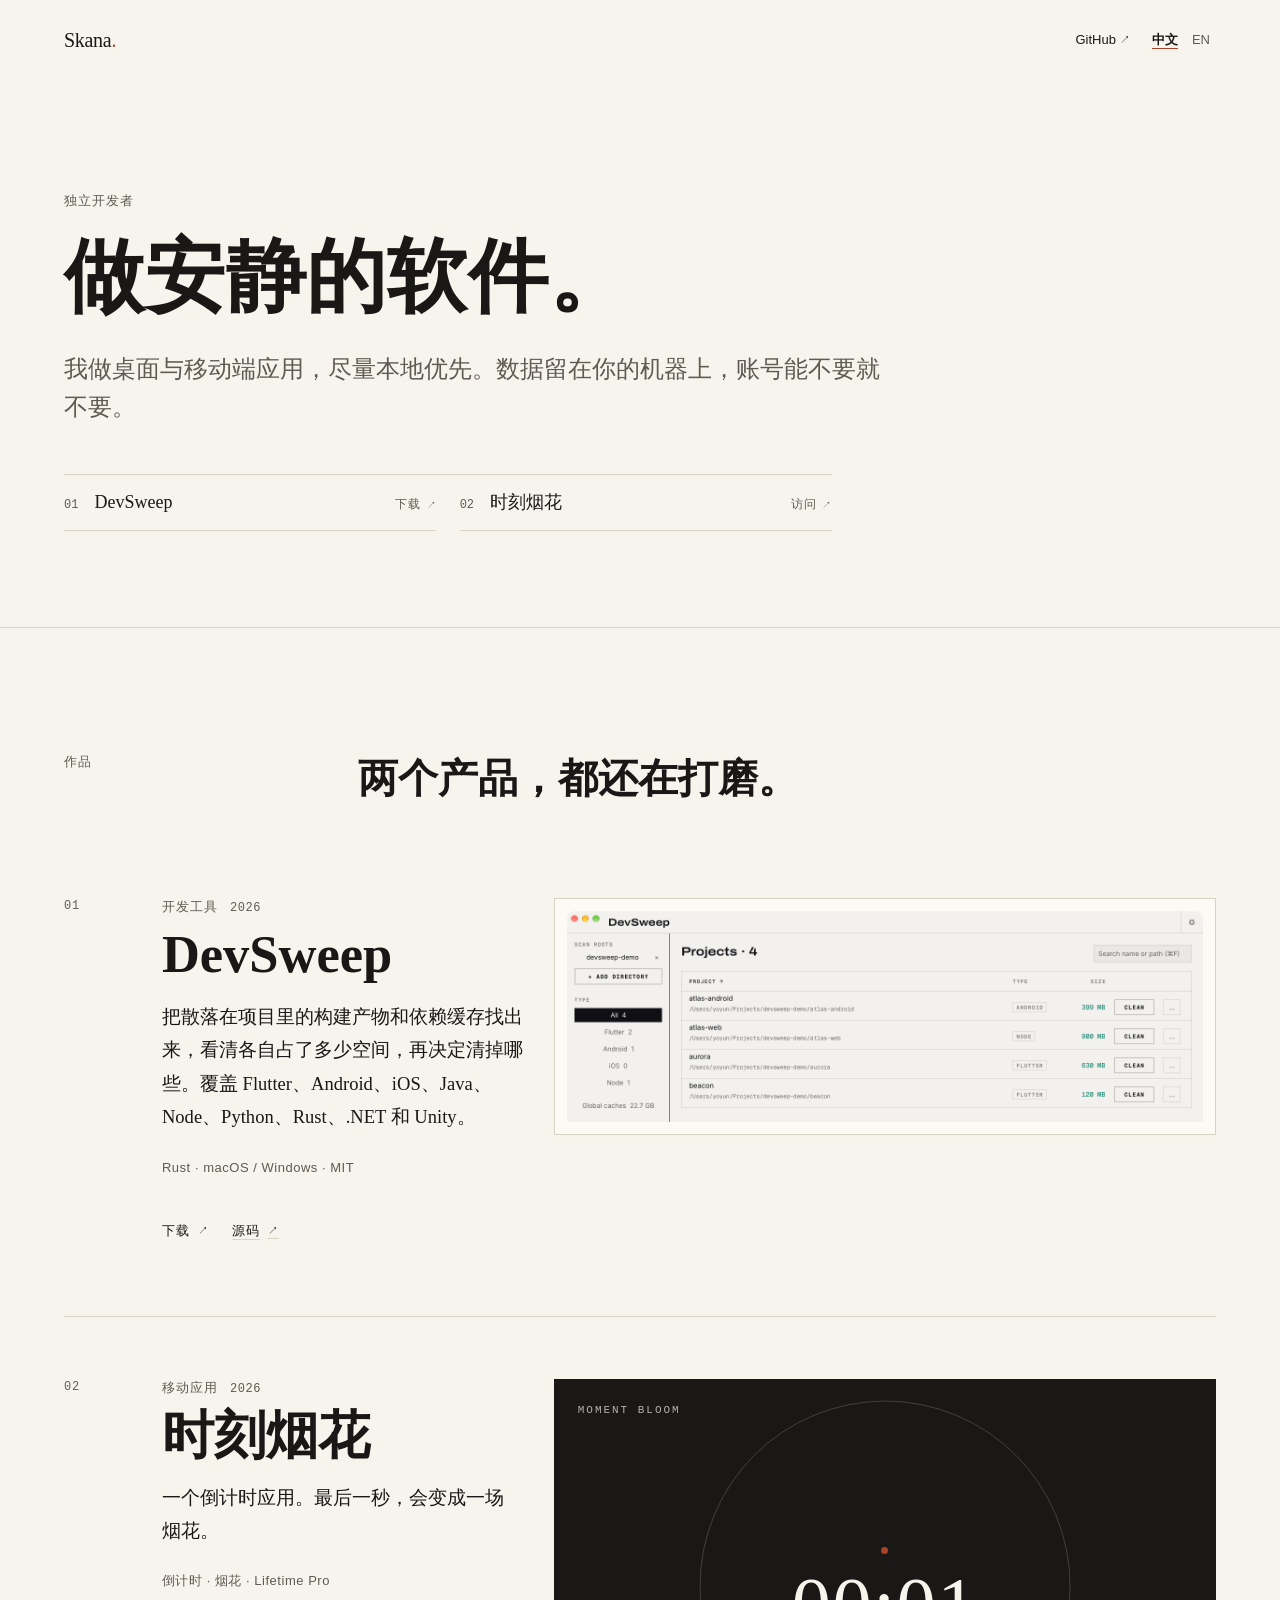
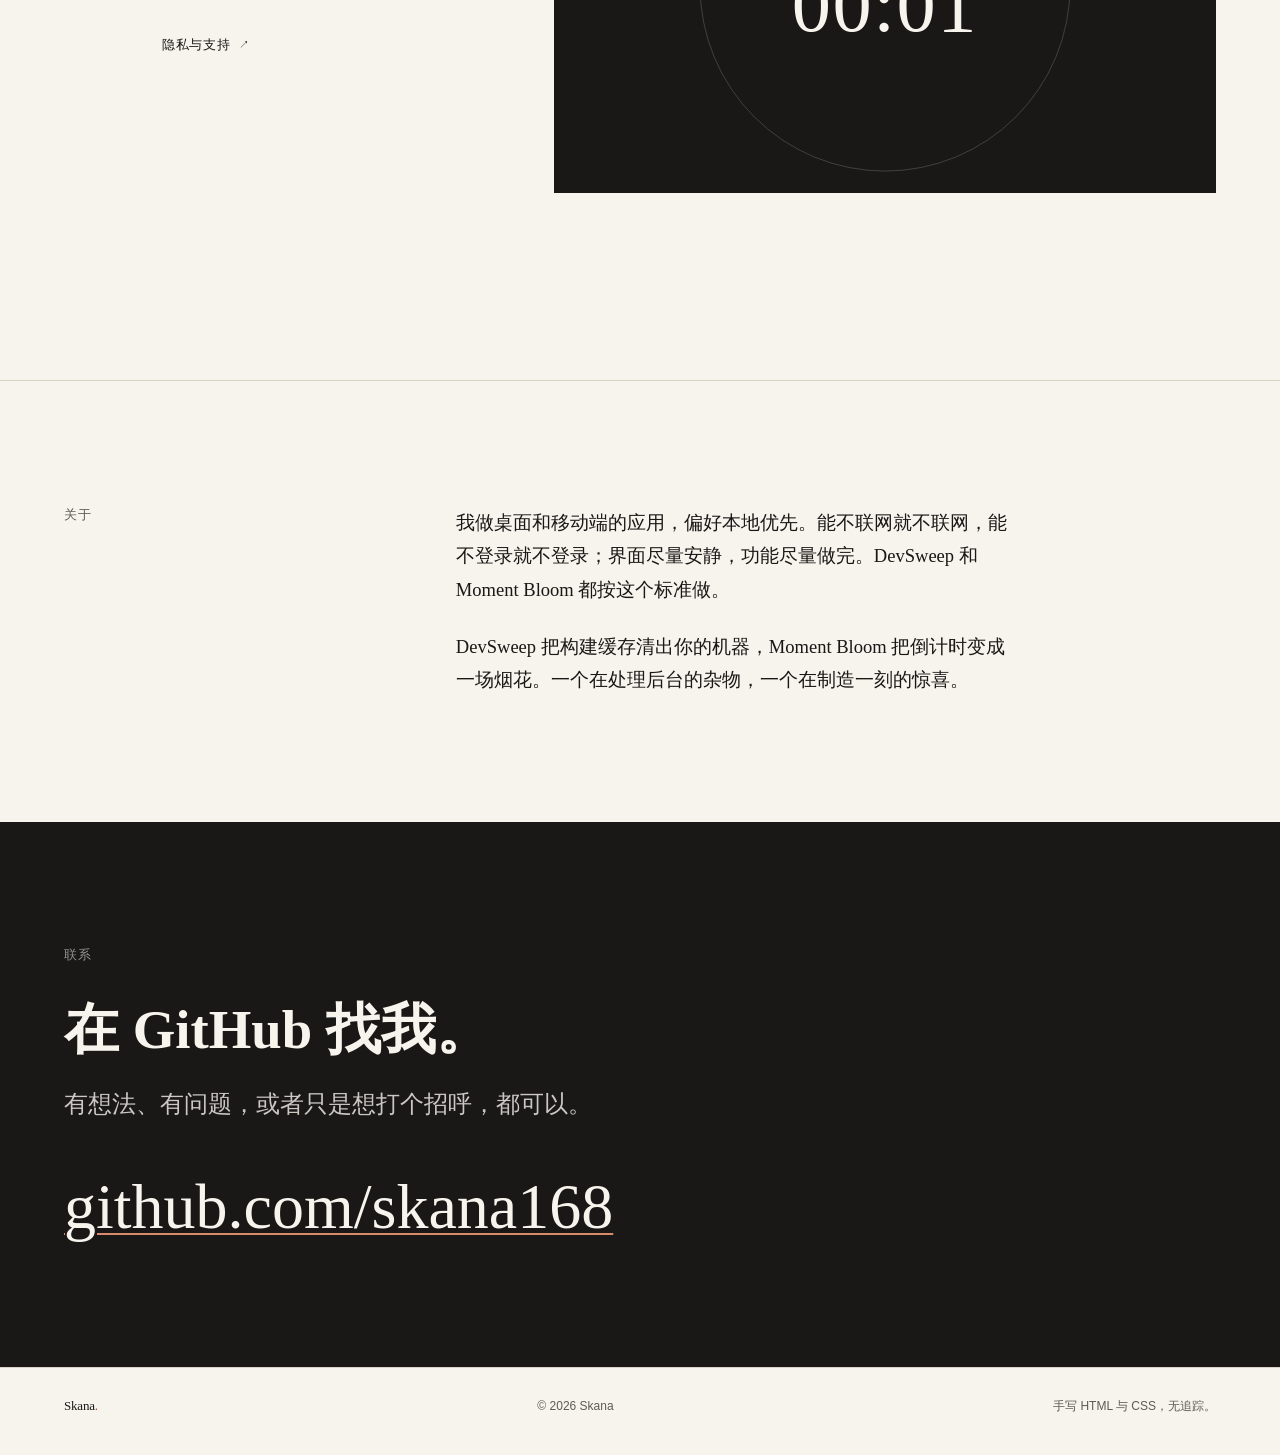
==== index.html @ 8cafca12 "feat(site): add bilingual portfolio Replace the placeholder README with a static portfolio for Skana" ====
<!doctype html>
<html lang="zh-CN" data-title-zh="Skana · 独立开发者" data-title-en="Skana · Independent developer">
<head>
<meta charset="utf-8">
<meta name="viewport" content="width=device-width, initial-scale=1">
<title>Skana · 独立开发者</title>
<meta name="description" content="Skana 的作品集：DevSweep 与 Moment Bloom，两个本地优先的应用。 / Skana's portfolio: DevSweep and Moment Bloom, two local-first apps.">
<link rel="icon" href="assets/favicon.svg" type="image/svg+xml">
<link rel="stylesheet" href="styles.css">
<script src="main.js"></script>
</head>
<body id="top">
<a class="skip" href="#main"><span class="bi"><span lang="zh-CN">跳到正文</span><span lang="en">Skip to content</span></span></a>
<header class="masthead">
  <div class="wrap">
    <a class="wordmark" href="#top">Skana<span class="wordmark__dot" aria-hidden="true">.</span></a>
    <div class="masthead__right">
      <a class="masthead__github" href="https://github.com/skana168">GitHub<span class="arrow" aria-hidden="true">↗</span></a>
      <div class="lang" role="group" aria-label="语言 / Language" data-language-toggle>
        <button type="button" data-set-lang="zh-CN" aria-pressed="true" lang="zh-CN">中文</button>
        <button type="button" data-set-lang="en" aria-pressed="false" lang="en">EN</button>
      </div>
    </div>
  </div>
</header>
<main id="main">
  <section class="hero" aria-labelledby="hero-title">
    <div class="wrap">
      <p class="hero__eyebrow kicker"><span class="bi"><span lang="zh-CN">独立开发者</span><span lang="en">Independent developer</span></span></p>
      <h1 id="hero-title"><span class="bi"><span lang="zh-CN">做安静的软件。</span><span lang="en">Quiet software.</span></span></h1>
      <p class="hero__lede"><span class="bi"><span lang="zh-CN">我做桌面与移动端应用，尽量本地优先。数据留在你的机器上，账号能不要就不要。</span><span lang="en">I build desktop and mobile apps, usually local-first. Data stays on your machine, and accounts are optional when they can be.</span></span></p>
      <ul class="index">
        <li>
          <a class="index__link" href="https://github.com/skana168/DevSweep/releases/latest">
            <span class="index__num" aria-hidden="true">01</span>
            <span class="index__name">DevSweep</span>
            <span class="index__action"><span class="bi"><span lang="zh-CN">下载</span><span lang="en">Download</span></span><span class="arrow" aria-hidden="true">↗</span></span>
          </a>
        </li>
        <li>
          <a class="index__link" href="https://skana168.github.io/moment-bloom-site/">
            <span class="index__num" aria-hidden="true">02</span>
            <span class="index__name"><span class="bi"><span lang="zh-CN">时刻烟花</span><span lang="en">Moment Bloom</span></span></span>
            <span class="index__action"><span class="bi"><span lang="zh-CN">访问</span><span lang="en">Visit</span></span><span class="arrow" aria-hidden="true">↗</span></span>
          </a>
        </li>
      </ul>
    </div>
  </section>

  <section class="section work" id="work" aria-labelledby="work-title">
    <div class="wrap">
      <header class="section__head">
        <p class="kicker"><span class="bi"><span lang="zh-CN">作品</span><span lang="en">Work</span></span></p>
        <h2 class="section__title" id="work-title"><span class="bi"><span lang="zh-CN">两个产品，都还在打磨。</span><span lang="en">Two products, both still being shaped.</span></span></h2>
      </header>
      <ol class="work__list">
        <li class="project" id="devsweep" aria-labelledby="devsweep-title">
          <div class="project__body">
            <p class="project__kicker kicker"><span class="bi"><span lang="zh-CN">开发工具</span><span lang="en">Developer tool</span></span><span class="project__year">2026</span></p>
            <h3 class="project__title" id="devsweep-title">DevSweep</h3>
            <p class="project__summary"><span class="bi"><span lang="zh-CN">把散落在项目里的构建产物和依赖缓存找出来，看清各自占了多少空间，再决定清掉哪些。覆盖 Flutter、Android、iOS、Java、Node、Python、Rust、.NET 和 Unity。</span><span lang="en">Finds the build artifacts and dependency caches scattered across your projects, shows how much space each one takes, and cleans only what you pick. Works across Flutter, Android, iOS, Java, Node, Python, Rust, .NET and Unity.</span></span></p>
            <p class="project__spec"><span class="bi"><span lang="zh-CN">Rust · macOS / Windows · MIT</span><span lang="en">Rust · macOS / Windows · MIT</span></span></p>
            <div class="project__links">
              <a class="project__link" href="https://github.com/skana168/DevSweep/releases/latest"><span class="bi"><span lang="zh-CN">下载</span><span lang="en">Download</span></span><span class="arrow" aria-hidden="true">↗</span></a>
              <a class="project__link project__link--secondary" href="https://github.com/skana168/DevSweep"><span class="bi"><span lang="zh-CN">源码</span><span lang="en">Source</span></span><span class="arrow" aria-hidden="true">↗</span></a>
            </div>
          </div>
          <figure class="project__media project__media--shot">
            <img class="shot shot--zh" lang="zh-CN" src="assets/devsweep-main.png" width="2720" height="900" loading="lazy" decoding="async" alt="DevSweep 主界面：左侧列出扫描目录与项目类型，右侧是项目列表，显示各项目的类型、可清理体积和清理按钮。">
            <img class="shot shot--en" lang="en" src="assets/devsweep-main.png" width="2720" height="900" loading="lazy" decoding="async" alt="The DevSweep main window: scan roots and project types on the left, a project table on the right with type, cleanable size and a clean button.">
          </figure>
        </li>
        <li class="project" id="moment-bloom" aria-labelledby="moment-bloom-title">
          <div class="project__body">
            <p class="project__kicker kicker"><span class="bi"><span lang="zh-CN">移动应用</span><span lang="en">Mobile app</span></span><span class="project__year">2026</span></p>
            <h3 class="project__title" id="moment-bloom-title"><span class="bi"><span lang="zh-CN">时刻烟花</span><span lang="en">Moment Bloom</span></span></h3>
            <p class="project__summary"><span class="bi"><span lang="zh-CN">一个倒计时应用。最后一秒，会变成一场烟花。</span><span lang="en">A countdown app that turns the final second into fireworks.</span></span></p>
            <p class="project__spec"><span class="bi"><span lang="zh-CN">倒计时 · 烟花 · Lifetime Pro</span><span lang="en">Countdown · Fireworks · Lifetime Pro</span></span></p>
            <div class="project__links">
              <a class="project__link" href="https://skana168.github.io/moment-bloom-site/"><span class="bi"><span lang="zh-CN">隐私与支持</span><span lang="en">Privacy and support</span></span><span class="arrow" aria-hidden="true">↗</span></a>
            </div>
          </div>
          <figure class="project__media project__media--type typeplate" aria-hidden="true">
            <span class="typeplate__ring"></span>
            <span class="typeplate__kicker">MOMENT BLOOM</span>
            <span class="typeplate__center">
              <span class="typeplate__ember"></span>
              <span class="typeplate__time">00:01</span>
            </span>
          </figure>
        </li>
      </ol>
    </div>
  </section>

  <section class="section about" id="about" aria-labelledby="about-title">
    <div class="wrap">
      <h2 class="kicker about__title" id="about-title"><span class="bi"><span lang="zh-CN">关于</span><span lang="en">About</span></span></h2>
      <div class="about__copy">
        <p><span class="bi"><span lang="zh-CN">我做桌面和移动端的应用，偏好本地优先。能不联网就不联网，能不登录就不登录；界面尽量安静，功能尽量做完。DevSweep 和 Moment Bloom 都按这个标准做。</span><span lang="en">I build desktop and mobile apps, with a preference for local-first. Work offline when you can. Skip the account when you can. Keep the interface quiet and finish the feature. DevSweep and Moment Bloom are both held to that standard.</span></span></p>
        <p><span class="bi"><span lang="zh-CN">DevSweep 把构建缓存清出你的机器，Moment Bloom 把倒计时变成一场烟花。一个在处理后台的杂物，一个在制造一刻的惊喜。</span><span lang="en">DevSweep clears build caches off your machine. Moment Bloom turns a countdown into fireworks. One handles the mess in the background, the other makes a moment.</span></span></p>
      </div>
    </div>
  </section>

  <section class="contact" id="contact" aria-labelledby="contact-title">
    <div class="wrap">
      <p class="kicker"><span class="bi"><span lang="zh-CN">联系</span><span lang="en">Contact</span></span></p>
      <h2 class="contact__title" id="contact-title"><span class="bi"><span lang="zh-CN">在 GitHub 找我。</span><span lang="en">Find me on GitHub.</span></span></h2>
      <p class="contact__body"><span class="bi"><span lang="zh-CN">有想法、有问题，或者只是想打个招呼，都可以。</span><span lang="en">Ideas, questions, or just a hello. All welcome.</span></span></p>
      <a class="contact__handle" href="https://github.com/skana168">github.com/skana168</a>
    </div>
  </section>
</main>
<footer class="footer">
  <div class="wrap">
    <span class="footer__mark">Skana<span class="wordmark__dot" aria-hidden="true">.</span></span>
    <span class="footer__copy"><span class="bi"><span lang="zh-CN">© 2026 Skana</span><span lang="en">© 2026 Skana</span></span></span>
    <span class="footer__colophon"><span class="bi"><span lang="zh-CN">手写 HTML 与 CSS，无追踪。</span><span lang="en">Hand-written HTML and CSS. No trackers.</span></span></span>
  </div>
</footer>
</body>
</html>
---- styles.css ----
:root {
  --paper: #F7F4ED;
  --paper-raised: #FCFAF5;
  --ink: #191817;
  --ink-soft: #5F5B53;
  --rule: #D8D2C4;
  --rule-on-ink: rgba(247, 244, 237, 0.18);
  --accent: #A8432A;
  --accent-on-ink: #D98A6A;
  --selection: #EADCC8;
  --font-serif: "Iowan Old Style", "Palatino Linotype", Palatino, "Songti SC", "Noto Serif CJK SC", "Source Han Serif SC", SimSun, serif;
  --font-meta: -apple-system, BlinkMacSystemFont, "Segoe UI", "PingFang SC", "Hiragino Sans GB", "Microsoft YaHei", sans-serif;
  --font-mono: ui-monospace, "SFMono-Regular", Menlo, Consolas, "Liberation Mono", monospace;
  --text-kicker: 0.8125rem;
  --text-meta: 0.75rem;
  --text-body: clamp(1.0625rem, 1rem + 0.2vw, 1.1875rem);
  --text-lede: clamp(1.25rem, 1.1rem + 0.55vw, 1.5rem);
  --text-project: clamp(2rem, 1.2rem + 2.6vw, 3.5rem);
  --text-h1: clamp(2.75rem, 1.5rem + 4.4vw, 5.5rem);
  --content: 72rem;
  --gutter: clamp(1.25rem, 0.2rem + 4.4vw, 4rem);
  --gap: clamp(1rem, 0.5rem + 1.2vw, 1.5rem);
  --section: clamp(4.5rem, 3rem + 6vw, 8rem);
  --row: clamp(2.5rem, 1.5rem + 3vw, 4.5rem);
  --s2: 0.5rem;
  --s3: 0.75rem;
  --s4: 1rem;
  --s5: 1.5rem;
  --s6: 2rem;
  --s7: 3rem;
  --ease-out: cubic-bezier(0.22, 1, 0.36, 1);
}

*,
*::before,
*::after {
  box-sizing: border-box;
}

html {
  color-scheme: light;
  -webkit-text-size-adjust: 100%;
}

body {
  margin: 0;
  background: var(--paper);
  color: var(--ink);
  font-family: var(--font-serif);
  font-size: var(--text-body);
  line-height: 1.7;
  overflow-wrap: break-word;
}

html[lang="zh-CN"] body {
  line-height: 1.8;
}

h1,
h2,
h3,
p,
ol,
ul,
figure {
  margin: 0;
}

ol,
ul {
  padding: 0;
  list-style: none;
}

img {
  display: block;
  max-width: 100%;
  height: auto;
}

a {
  color: inherit;
}

button {
  border: 0;
  background: none;
  font: inherit;
  color: inherit;
}

::selection {
  background: var(--selection);
  color: var(--ink);
}

:focus-visible {
  outline: 2px solid var(--accent);
  outline-offset: 3px;
}

.wordmark:focus-visible,
.masthead__github:focus-visible,
.index__link:focus-visible,
.project__link:focus-visible {
  text-decoration: underline;
  text-decoration-color: var(--accent);
  text-decoration-thickness: 2px;
  text-underline-offset: 4px;
}

.contact__handle:focus-visible {
  text-decoration-color: var(--accent-on-ink);
  text-decoration-thickness: 2px;
}

#main,
section[id],
.project {
  scroll-margin-top: 24px;
}

.wrap {
  width: 100%;
  max-width: calc(var(--content) + var(--gutter) * 2);
  margin-inline: auto;
  padding-inline: var(--gutter);
}

.kicker {
  font-family: var(--font-meta);
  font-size: var(--text-kicker);
  font-weight: 400;
  line-height: 1.4;
  letter-spacing: 0.08em;
  text-transform: uppercase;
  color: var(--ink-soft);
}

.arrow {
  display: inline-block;
  font-family: var(--font-meta);
  font-size: 0.75em;
  line-height: 1;
}

.skip {
  position: fixed;
  top: 8px;
  left: 8px;
  z-index: 10;
  display: inline-flex;
  align-items: center;
  min-height: 44px;
  padding: 0.75rem 1rem;
  background: var(--ink);
  color: var(--paper);
  font-family: var(--font-meta);
  font-size: var(--text-kicker);
  text-decoration: none;
  transform: translateY(-200%);
}

.skip:focus {
  transform: none;
}

.skip:focus-visible {
  outline-color: var(--paper);
}

html[lang="zh-CN"] .bi > [lang="en"],
html[lang="en"] .bi > [lang="zh-CN"],
html[lang="zh-CN"] .shot--en,
html[lang="en"] .shot--zh {
  display: none;
}

.masthead {
  padding-block: 10px;
}

.masthead .wrap {
  display: flex;
  align-items: center;
  justify-content: space-between;
  gap: 12px;
}

.wordmark {
  display: inline-flex;
  align-items: center;
  min-height: 44px;
  font-size: 1.125rem;
  line-height: 1;
  letter-spacing: -0.015em;
  text-decoration: none;
}

.wordmark__dot {
  color: var(--accent);
}

.masthead__right {
  display: flex;
  align-items: center;
  gap: 12px;
}

.masthead__github {
  display: inline-flex;
  align-items: center;
  gap: 4px;
  min-height: 44px;
  font-family: var(--font-meta);
  font-size: var(--text-kicker);
  line-height: 1.2;
  text-decoration: none;
}

.lang {
  display: none;
  align-items: center;
  gap: 2px;
}

html.js .lang {
  display: flex;
}

.lang button {
  min-height: 44px;
  padding: 0 6px;
  color: var(--ink-soft);
  font-family: var(--font-meta);
  font-size: var(--text-kicker);
  line-height: 1.2;
  cursor: pointer;
}

.lang button[aria-pressed="true"],
html[lang="zh-CN"] [data-set-lang="zh-CN"],
html[lang="en"] [data-set-lang="en"] {
  color: var(--ink);
  font-weight: 600;
  text-decoration: underline;
  text-decoration-color: var(--accent);
  text-decoration-thickness: 1px;
  text-underline-offset: 4px;
}

.hero {
  padding-block: 56px 64px;
}

.hero__eyebrow {
  margin-bottom: var(--s5);
}

.hero h1 {
  max-width: 11em;
  font-size: var(--text-h1);
  line-height: 1;
  letter-spacing: -0.015em;
  text-wrap: balance;
}

html[lang="zh-CN"] .hero h1 {
  line-height: 1.06;
  letter-spacing: 0.01em;
}

.hero__lede {
  max-width: 34em;
  margin-top: var(--s6);
  color: var(--ink-soft);
  font-size: var(--text-lede);
  line-height: 1.55;
  text-wrap: pretty;
}

.index {
  display: grid;
  grid-template-columns: minmax(0, 1fr);
  max-width: 48rem;
  margin-top: var(--s7);
  border-top: 1px solid var(--rule);
}

.index__link {
  display: grid;
  grid-template-columns: auto minmax(0, 1fr) auto;
  align-items: baseline;
  gap: var(--s4);
  min-height: 44px;
  padding-block: var(--s4);
  border-bottom: 1px solid var(--rule);
  text-decoration: none;
}

.index__num {
  font-family: var(--font-mono);
  font-size: var(--text-meta);
  line-height: 1.4;
  color: var(--ink-soft);
}

.index__name {
  font-size: 1.125rem;
  line-height: 1.3;
}

.index__action {
  display: inline-flex;
  align-items: baseline;
  gap: 6px;
  color: var(--ink-soft);
  font-family: var(--font-meta);
  font-size: var(--text-meta);
  line-height: 1.4;
  letter-spacing: 0.06em;
  text-transform: uppercase;
}

.section {
  border-top: 1px solid var(--rule);
  padding-block: var(--section);
}

.section__head {
  display: grid;
  gap: var(--s4);
  margin-bottom: var(--s6);
}

.section__title {
  max-width: 24em;
  font-size: clamp(1.75rem, 1.3rem + 1.6vw, 2.5rem);
  line-height: 1.15;
  letter-spacing: -0.01em;
  text-wrap: balance;
}

html[lang="zh-CN"] .section__title {
  line-height: 1.28;
  letter-spacing: 0;
}

.work__list {
  counter-reset: work;
}

.project {
  counter-increment: work;
  padding-block: var(--row);
}

.project + .project {
  border-top: 1px solid var(--rule);
}

.project::before {
  content: counter(work, decimal-leading-zero);
  display: block;
  margin-bottom: var(--s2);
  font-family: var(--font-mono);
  font-size: var(--text-meta);
  line-height: 1.4;
  letter-spacing: 0.06em;
  color: var(--ink-soft);
}

.project__kicker {
  display: flex;
  align-items: baseline;
  gap: var(--s3);
}

.project__year {
  font-family: var(--font-mono);
  font-size: var(--text-meta);
  letter-spacing: 0.04em;
}

.project__title {
  margin-top: var(--s2);
  font-size: var(--text-project);
  line-height: 1.05;
  letter-spacing: -0.015em;
  text-wrap: balance;
}

html[lang="zh-CN"] .project__title {
  line-height: 1.12;
  letter-spacing: 0;
}

.project__summary {
  max-width: 30em;
  margin-top: var(--s4);
  text-wrap: pretty;
}

.project__spec {
  margin-top: var(--s5);
  color: var(--ink-soft);
  font-family: var(--font-meta);
  font-size: var(--text-kicker);
  line-height: 1.5;
  letter-spacing: 0.04em;
  text-wrap: pretty;
}

.project__links {
  display: flex;
  flex-wrap: wrap;
  gap: var(--s5);
  margin-top: var(--s6);
}

.project__link {
  display: inline-flex;
  align-items: center;
  justify-content: space-between;
  gap: 8px;
  min-height: 44px;
  font-family: var(--font-meta);
  font-size: var(--text-kicker);
  line-height: 1.2;
  letter-spacing: 0.06em;
  text-transform: uppercase;
  text-decoration: none;
}

.project__link--secondary {
  text-decoration: underline;
  text-decoration-color: var(--rule);
  text-decoration-thickness: 1px;
  text-underline-offset: 4px;
}

.project__media {
  min-width: 0;
  margin-top: var(--s5);
}

.project__media--shot {
  padding: 12px;
  border: 1px solid var(--rule);
  background: var(--paper-raised);
}

.project__media--shot img {
  width: 100%;
  height: auto;
}

.typeplate {
  position: relative;
  display: flex;
  flex-direction: column;
  aspect-ratio: 16 / 10;
  padding: clamp(1rem, 3vw, 1.5rem);
  overflow: hidden;
  background: var(--ink);
  color: var(--paper);
}

.typeplate__ring {
  position: absolute;
  top: 50%;
  left: 50%;
  width: 56%;
  aspect-ratio: 1;
  border: 1px solid var(--rule-on-ink);
  border-radius: 50%;
  transform: translate(-50%, -50%);
}

.typeplate__kicker {
  position: relative;
  font-family: var(--font-mono);
  font-size: 0.6875rem;
  line-height: 1.4;
  letter-spacing: 0.18em;
  color: rgba(247, 244, 237, 0.7);
}

.typeplate__center {
  position: relative;
  display: flex;
  flex: 1;
  flex-direction: column;
  align-items: center;
  justify-content: center;
  gap: 16px;
}

.typeplate__ember {
  width: 7px;
  height: 7px;
  border-radius: 50%;
  background: var(--accent);
}

.typeplate__time {
  font-family: var(--font-serif);
  font-size: clamp(3.25rem, 2.5rem + 3vw, 5rem);
  font-variant-numeric: tabular-nums;
  line-height: 0.9;
  letter-spacing: 0.02em;
}

.typeplate:focus-visible {
  outline: 2px solid var(--paper);
  outline-offset: 4px;
}

.about__copy {
  max-width: 34em;
  margin-top: var(--s5);
}

.about__copy p {
  text-wrap: pretty;
}

.about__copy p + p {
  margin-top: var(--s5);
}

.contact {
  padding-block: var(--section);
  background: var(--ink);
  color: var(--paper);
}

.contact .kicker {
  color: rgba(247, 244, 237, 0.55);
}

.contact__title {
  max-width: 14em;
  margin-top: var(--s6);
  font-size: clamp(2rem, 1.5rem + 2.4vw, 3.5rem);
  line-height: 1.1;
  letter-spacing: -0.01em;
  text-wrap: balance;
}

html[lang="zh-CN"] .contact__title {
  line-height: 1.2;
  letter-spacing: 0;
}

.contact__body {
  max-width: 26em;
  margin-top: var(--s5);
  color: rgba(247, 244, 237, 0.8);
  font-size: var(--text-lede);
  line-height: 1.55;
  text-wrap: pretty;
}

.contact__handle {
  display: flex;
  width: fit-content;
  align-items: center;
  min-height: 44px;
  margin-top: var(--s7);
  font-size: 2rem;
  line-height: 1.1;
  text-decoration: underline;
  text-decoration-color: var(--accent-on-ink);
  text-decoration-thickness: 2px;
  text-underline-offset: 0.08em;
  overflow-wrap: anywhere;
}

.contact :focus-visible {
  outline-color: var(--accent-on-ink);
}

.footer {
  border-top: 1px solid var(--rule);
  padding-block: 28px 40px;
}

.footer .wrap {
  display: flex;
  flex-wrap: wrap;
  align-items: baseline;
  justify-content: space-between;
  gap: var(--s3) var(--s6);
  color: var(--ink-soft);
  font-family: var(--font-meta);
  font-size: var(--text-meta);
  line-height: 1.5;
}

.footer__mark {
  color: var(--ink);
  font-family: var(--font-serif);
  font-size: var(--text-kicker);
  letter-spacing: -0.015em;
}

@media (min-width: 768px) {
  .masthead {
    padding-block: 12px;
  }

  .masthead .wrap,
  .masthead__right {
    gap: var(--s4);
  }

  .hero {
    padding-block: 96px 80px;
  }

  .index {
    grid-template-columns: repeat(2, minmax(0, 1fr));
    column-gap: var(--gap);
  }

  .contact__handle {
    font-size: 3rem;
  }
}

@media (min-width: 1024px) {
  .masthead {
    padding-block: 18px;
  }

  .wordmark {
    font-size: 1.25rem;
  }

  .hero {
    padding-block: 112px 96px;
  }

  .section__head {
    grid-template-columns: repeat(12, minmax(0, 1fr));
    column-gap: var(--gap);
  }

  .section__head .kicker {
    grid-column: 1 / 4;
  }

  .section__head .section__title {
    grid-column: 4 / 11;
  }

  .project {
    display: grid;
    grid-template-columns: repeat(12, minmax(0, 1fr));
    column-gap: var(--gap);
    align-items: start;
  }

  .project::before {
    grid-column: 1;
    grid-row: 1;
    margin-bottom: 0;
  }

  .project__body {
    grid-column: 2 / 6;
    grid-row: 1;
  }

  .project__media {
    grid-column: 6 / 13;
    grid-row: 1;
    margin-top: 0;
  }

  .about .wrap {
    display: grid;
    grid-template-columns: repeat(12, minmax(0, 1fr));
    column-gap: var(--gap);
    align-items: start;
  }

  .about__title {
    grid-column: 1 / 4;
  }

  .about__copy {
    grid-column: 5 / 11;
    margin-top: 0;
  }

  .contact__handle {
    font-size: 4rem;
  }
}

@media (min-width: 1440px) {
  .hero {
    padding-block: 128px 104px;
  }

  .contact__handle {
    font-size: 5rem;
  }
}

@media (max-width: 1023px) {
  .project__links {
    display: flex;
    flex-direction: column;
    gap: 0;
    margin-top: var(--s6);
    border-top: 1px solid var(--rule);
  }

  .project__link {
    display: flex;
    width: 100%;
  }
}

@media (hover: hover) {
  .index__link:hover,
  .project__link:hover,
  .masthead__github:hover {
    color: var(--accent);
    text-decoration-color: var(--accent);
  }

  .index__link:hover .index__action,
  .masthead__github:hover .arrow {
    color: var(--accent);
  }

  .contact__handle:hover {
    text-decoration-color: var(--accent-on-ink);
    text-decoration-thickness: 3px;
  }

  .lang button:hover {
    color: var(--ink);
  }
}

@keyframes rise {
  from {
    opacity: 0;
    transform: translateY(12px);
  }

  to {
    opacity: 1;
    transform: translateY(0);
  }
}

@media (prefers-reduced-motion: no-preference) {
  .hero__eyebrow,
  .hero h1,
  .hero__lede,
  .index {
    animation: rise 600ms var(--ease-out) both;
  }

  .hero h1 {
    animation-delay: 80ms;
  }

  .hero__lede {
    animation-delay: 160ms;
  }

  .index {
    animation-delay: 240ms;
  }

  .arrow,
  .index__link,
  .project__link,
  .masthead__github {
    transition: color 120ms ease, text-decoration-color 120ms ease, transform 160ms var(--ease-out);
  }
}

@media (prefers-reduced-motion: no-preference) and (hover: hover) {
  .index__link:hover .arrow,
  .project__link:hover .arrow,
  .masthead__github:hover .arrow {
    transform: translate(2px, -2px);
  }
}
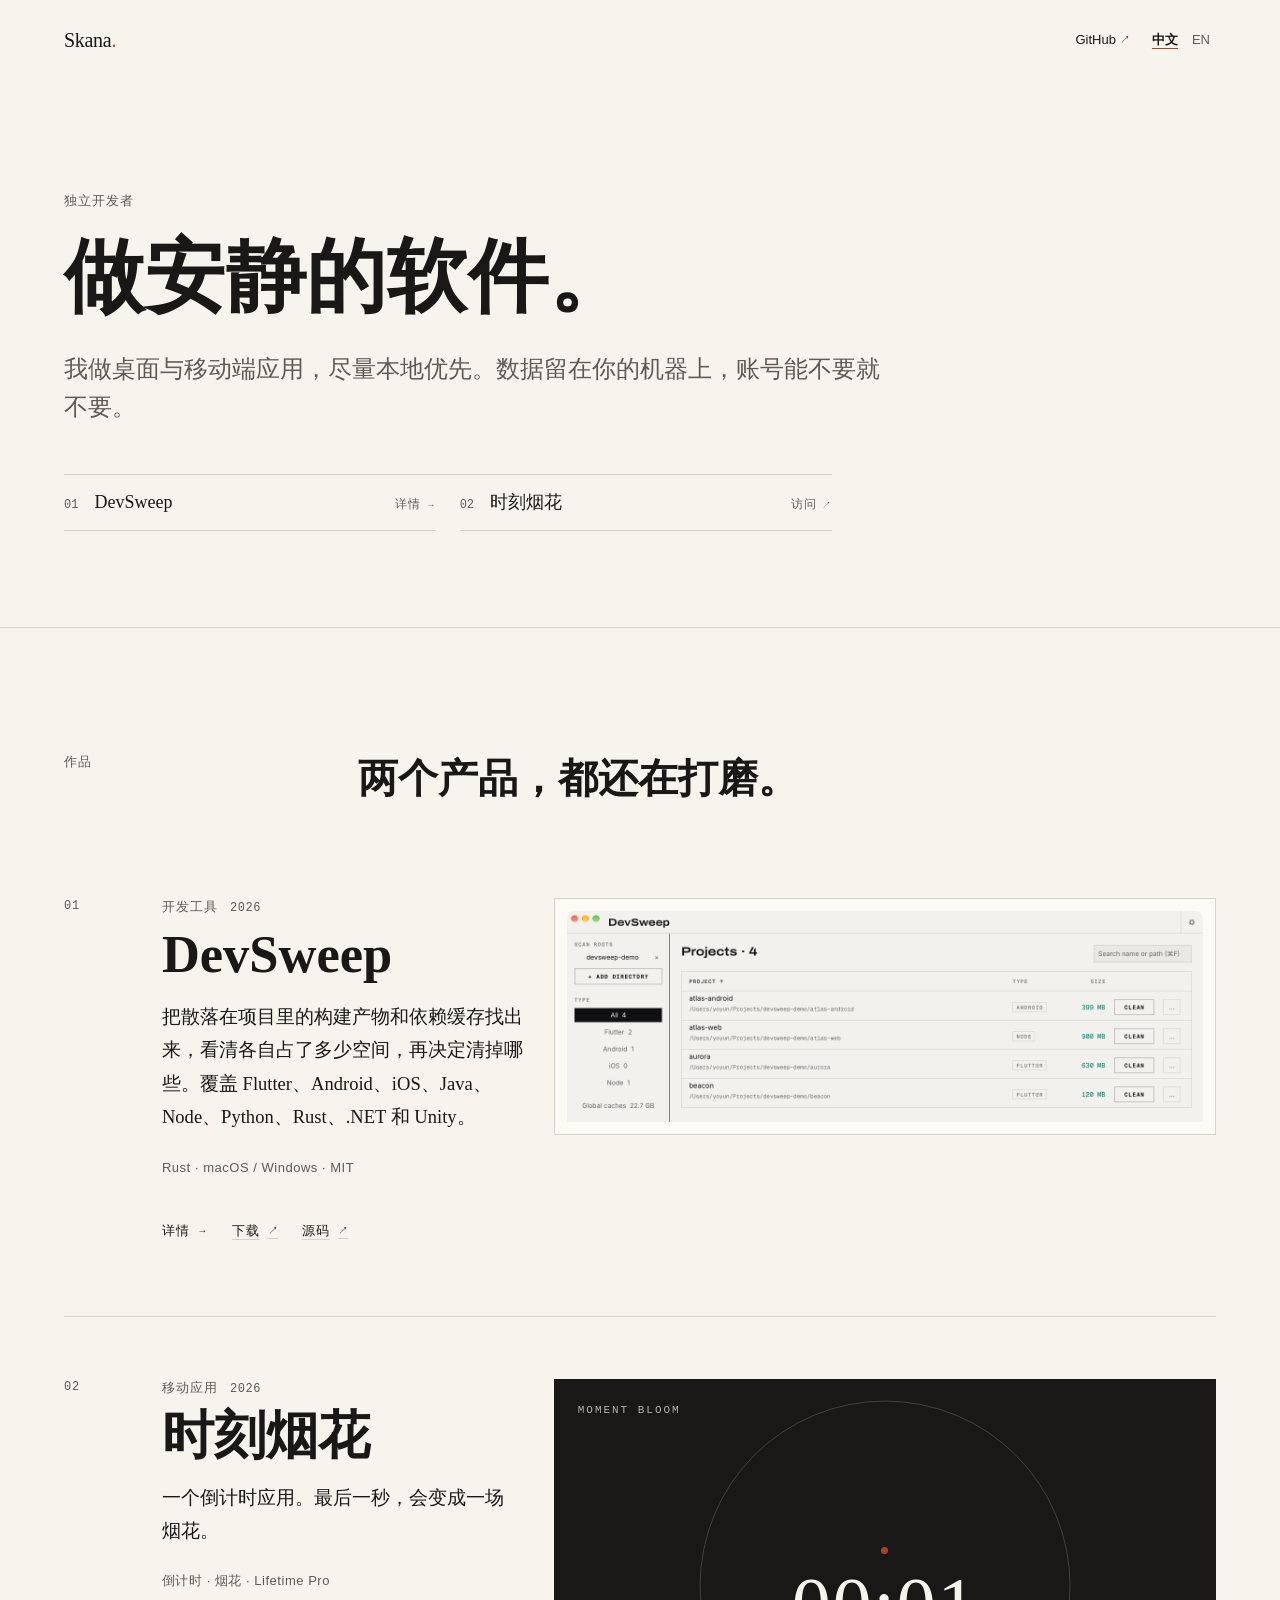
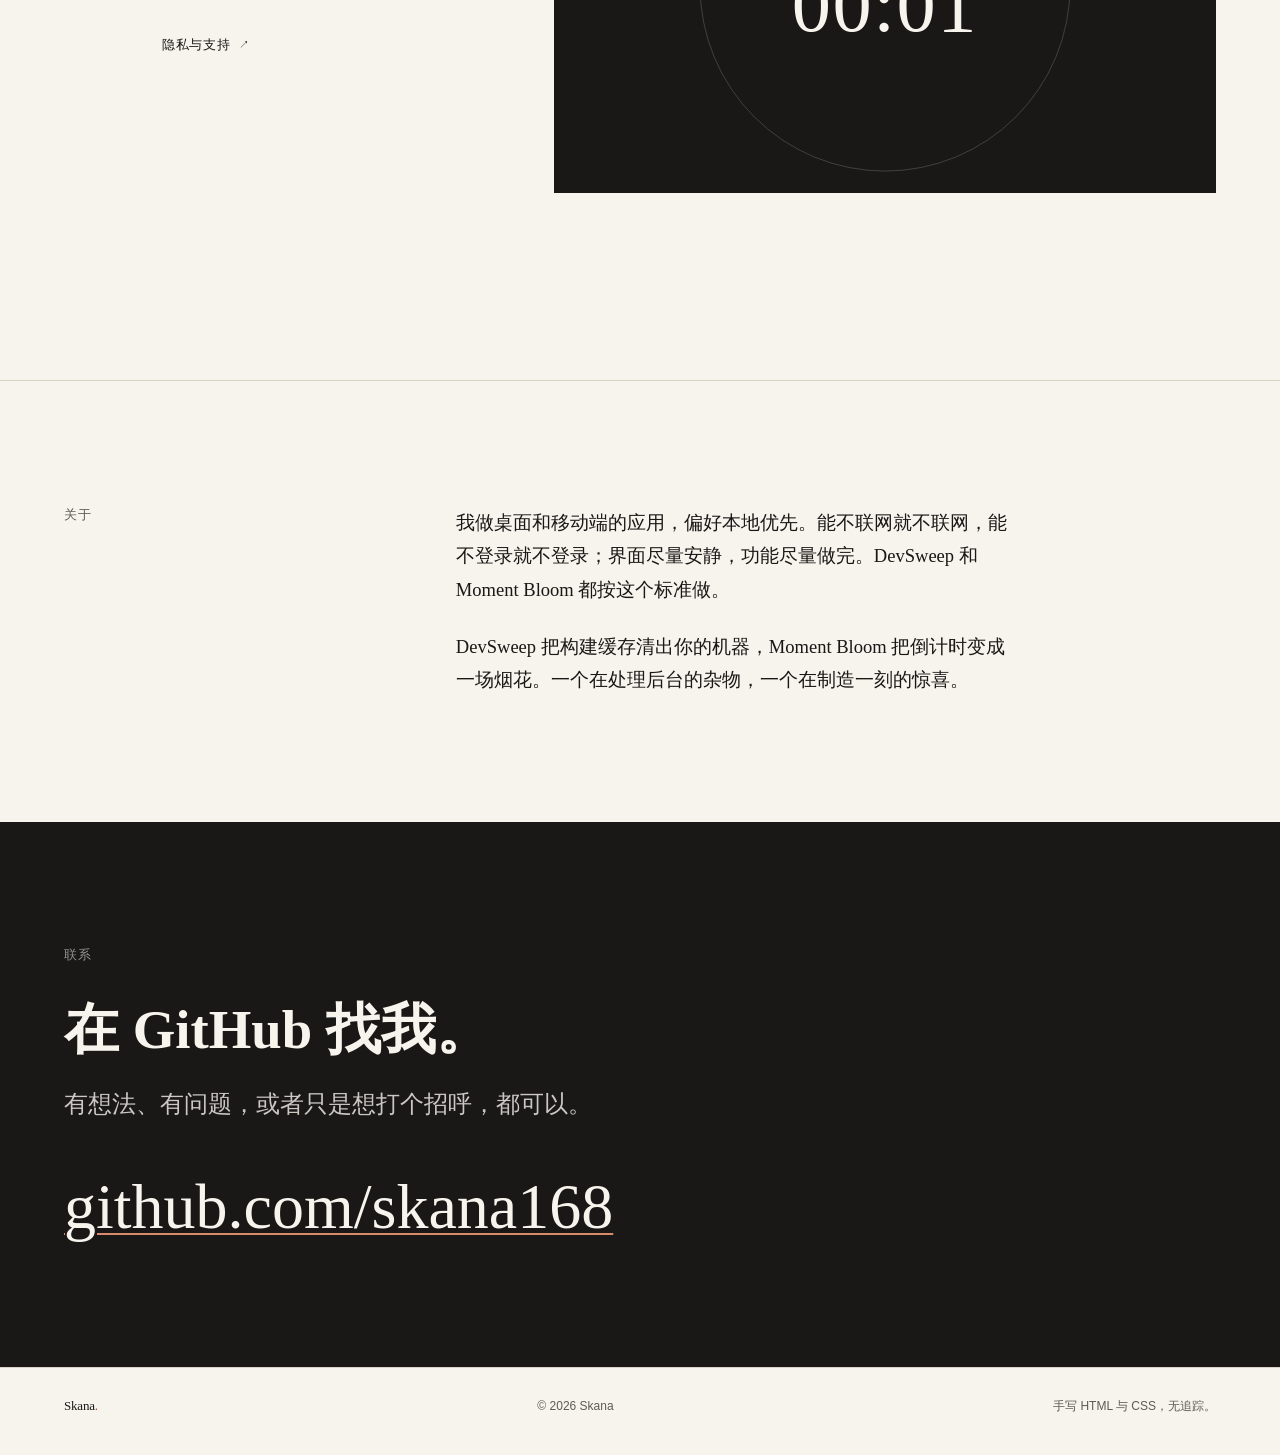
==== commit 76000374: "feat(site): link the DevSweep landing page from the portfolio Both the hero index entry and the proj" ====
--- a/index.html
+++ b/index.html
@@ -31,10 +31,10 @@
       <p class="hero__lede"><span class="bi"><span lang="zh-CN">我做桌面与移动端应用，尽量本地优先。数据留在你的机器上，账号能不要就不要。</span><span lang="en">I build desktop and mobile apps, usually local-first. Data stays on your machine, and accounts are optional when they can be.</span></span></p>
       <ul class="index">
         <li>
-          <a class="index__link" href="https://github.com/skana168/DevSweep/releases/latest">
+          <a class="index__link" href="devsweep/">
             <span class="index__num" aria-hidden="true">01</span>
             <span class="index__name">DevSweep</span>
-            <span class="index__action"><span class="bi"><span lang="zh-CN">下载</span><span lang="en">Download</span></span><span class="arrow" aria-hidden="true">↗</span></span>
+            <span class="index__action"><span class="bi"><span lang="zh-CN">详情</span><span lang="en">Overview</span></span><span class="arrow" aria-hidden="true">→</span></span>
           </a>
         </li>
         <li>
@@ -62,7 +62,8 @@
             <p class="project__summary"><span class="bi"><span lang="zh-CN">把散落在项目里的构建产物和依赖缓存找出来，看清各自占了多少空间，再决定清掉哪些。覆盖 Flutter、Android、iOS、Java、Node、Python、Rust、.NET 和 Unity。</span><span lang="en">Finds the build artifacts and dependency caches scattered across your projects, shows how much space each one takes, and cleans only what you pick. Works across Flutter, Android, iOS, Java, Node, Python, Rust, .NET and Unity.</span></span></p>
             <p class="project__spec"><span class="bi"><span lang="zh-CN">Rust · macOS / Windows · MIT</span><span lang="en">Rust · macOS / Windows · MIT</span></span></p>
             <div class="project__links">
-              <a class="project__link" href="https://github.com/skana168/DevSweep/releases/latest"><span class="bi"><span lang="zh-CN">下载</span><span lang="en">Download</span></span><span class="arrow" aria-hidden="true">↗</span></a>
+              <a class="project__link" href="devsweep/"><span class="bi"><span lang="zh-CN">详情</span><span lang="en">Overview</span></span><span class="arrow" aria-hidden="true">→</span></a>
+              <a class="project__link project__link--secondary" href="https://github.com/skana168/DevSweep/releases/latest"><span class="bi"><span lang="zh-CN">下载</span><span lang="en">Download</span></span><span class="arrow" aria-hidden="true">↗</span></a>
               <a class="project__link project__link--secondary" href="https://github.com/skana168/DevSweep"><span class="bi"><span lang="zh-CN">源码</span><span lang="en">Source</span></span><span class="arrow" aria-hidden="true">↗</span></a>
             </div>
           </div>
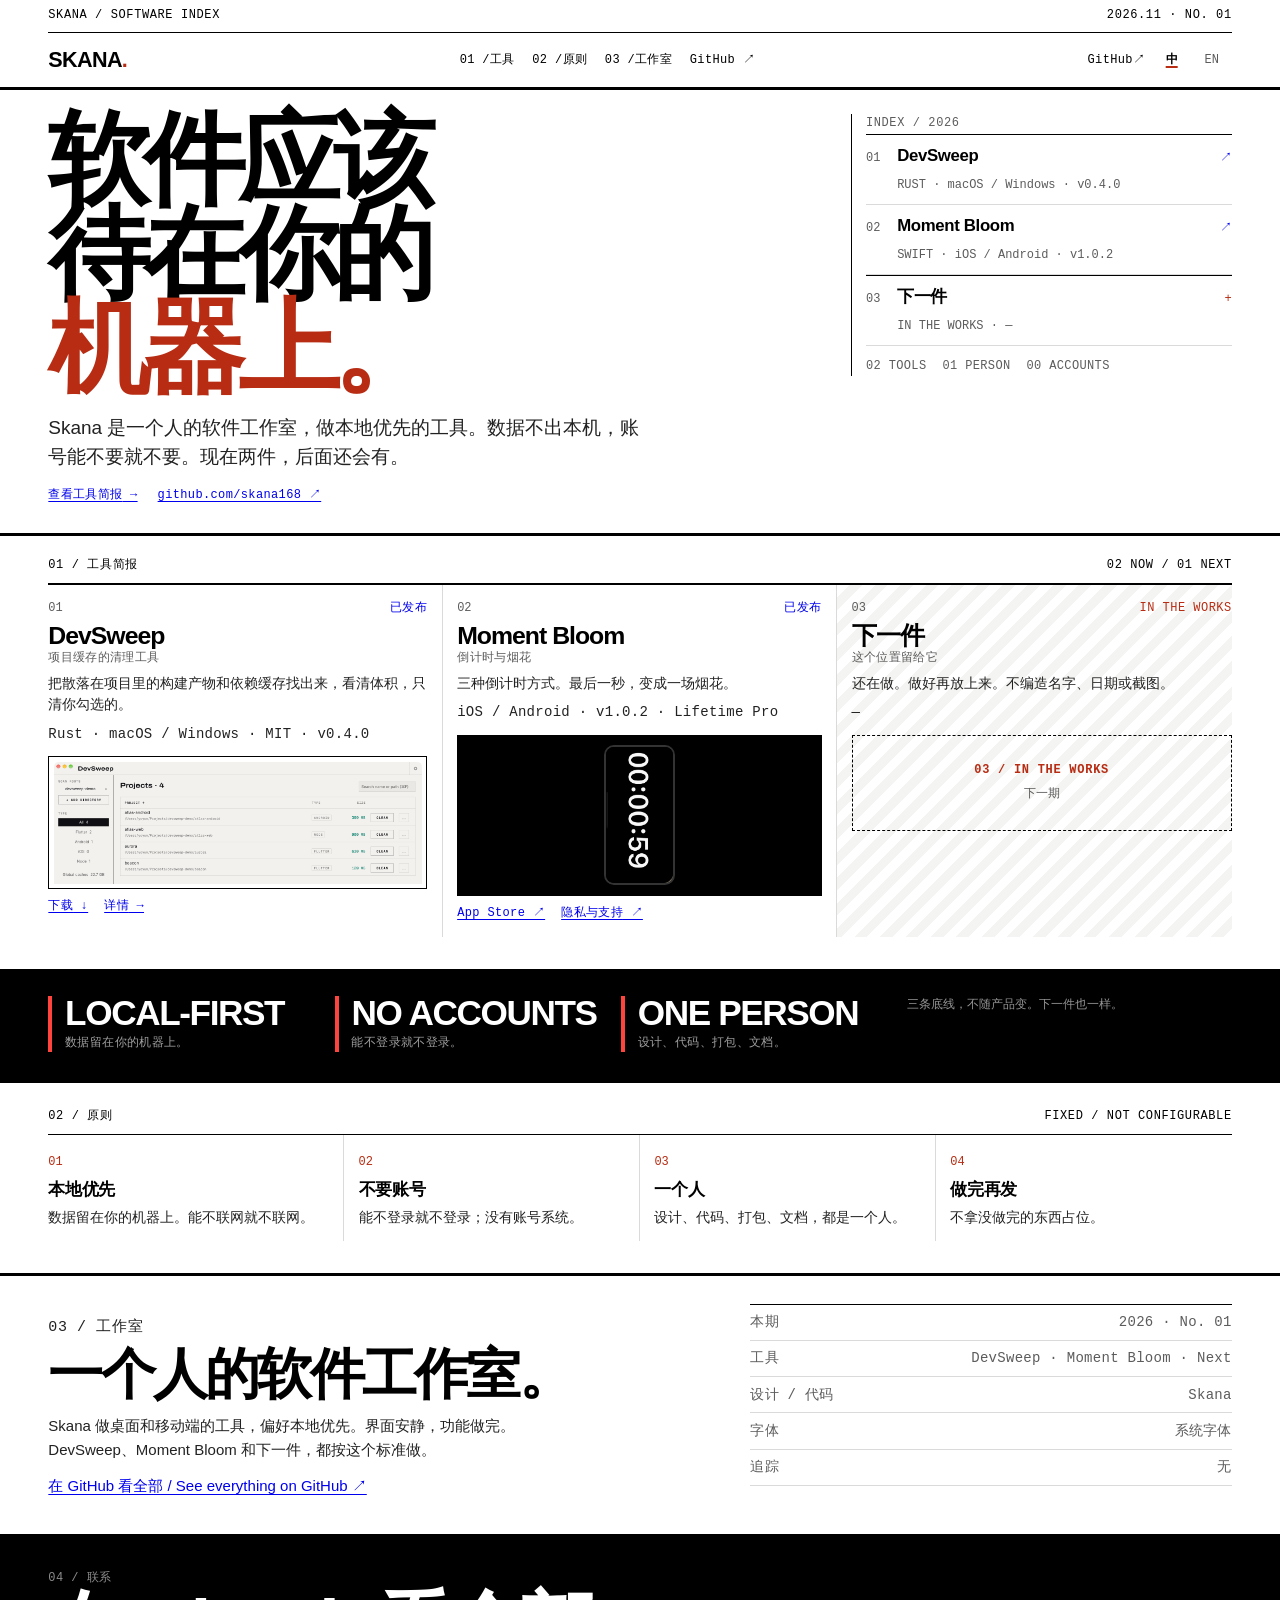
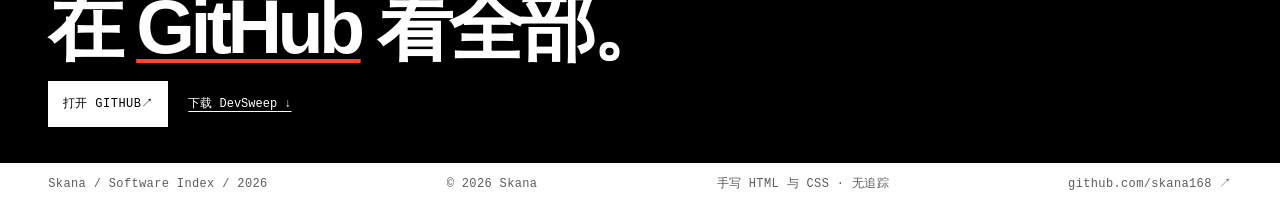
==== commit 4b07964e: "feat(site): redesign homepage as a software index Replace the portfolio homepage with the selected s" ====
--- a/index.html
+++ b/index.html
@@ -1,125 +1,393 @@
 <!doctype html>
-<html lang="zh-CN" data-title-zh="Skana · 独立开发者" data-title-en="Skana · Independent developer">
+<html lang="zh-CN" data-title-zh="Skana · 一个人的软件工作室" data-title-en="Skana · A one-person software studio">
 <head>
 <meta charset="utf-8">
 <meta name="viewport" content="width=device-width, initial-scale=1">
-<title>Skana · 独立开发者</title>
-<meta name="description" content="Skana 的作品集：DevSweep 与 Moment Bloom，两个本地优先的应用。 / Skana's portfolio: DevSweep and Moment Bloom, two local-first apps.">
+<title>Skana · 一个人的软件工作室</title>
+<meta name="description" content="Skana 是一个人的软件工作室，做本地优先的工具：DevSweep 与 Moment Bloom。 / Skana is a one-person software studio making local-first tools: DevSweep and Moment Bloom.">
+<meta property="og:type" content="website">
+<meta property="og:title" content="Skana · 一个人的软件工作室">
+<meta property="og:description" content="本地优先的工具，一个人做。DevSweep 与 Moment Bloom。">
+<meta property="og:url" content="https://skana168.github.io/">
+<meta property="og:image" content="https://skana168.github.io/assets/devsweep-main.png">
+<meta property="og:image:width" content="2720">
+<meta property="og:image:height" content="900">
+<meta property="og:locale" content="zh_CN">
+<meta property="og:locale:alternate" content="en">
+<meta name="twitter:card" content="summary_large_image">
 <link rel="icon" href="assets/favicon.svg" type="image/svg+xml">
-<link rel="stylesheet" href="styles.css">
-<script src="main.js"></script>
+<style>
+  :root {
+    --paper: #FFFFFF;
+    --ink: #000000;
+    --muted: #5C5C5C;
+    --line: #DADADA;
+    --line-strong: #000000;
+    --blue: #0000EE;
+    --orange: #FF433D;
+    --orange-text: #B72C12;
+    --soft: #F6F6F4;
+    --sans: "Helvetica Neue", Helvetica, Arial, "PingFang SC", "Hiragino Sans GB", "Noto Sans SC", "Microsoft YaHei", sans-serif;
+    --mono: ui-monospace, "SFMono-Regular", Menlo, Consolas, monospace;
+    --page: 1360px;
+    --gutter: clamp(1rem, .3rem + 3.4vw, 3.25rem);
+    --ease: cubic-bezier(.22, 1, .36, 1);
+  }
+  *, *::before, *::after { box-sizing: border-box; }
+  html { color-scheme: light; scroll-behavior: smooth; -webkit-text-size-adjust: 100%; }
+  body { margin: 0; background: var(--paper); color: var(--ink); font-family: var(--sans); font-size: 1rem; line-height: 1.6; overflow-wrap: break-word; }
+  h1, h2, h3, p, ol, ul, dl, dd, figure { margin: 0; }
+  ol, ul { padding: 0; list-style: none; }
+  img { display: block; max-width: 100%; height: auto; }
+  a { color: inherit; }
+  button { border: 0; background: none; font: inherit; color: inherit; }
+  ::selection { background: var(--blue); color: #fff; }
+  :focus-visible { outline: 2px solid var(--orange); outline-offset: 3px; }
+  .on-dark :focus-visible { outline-color: var(--orange); }
+  html[lang="zh-CN"] .bi > [lang="en"],
+  html[lang="en"] .bi > [lang="zh-CN"] { display: none; }
+  .blue { color: var(--blue); text-decoration: underline; text-underline-offset: 3px; text-decoration-thickness: 1px; }
+  .blue:hover { color: var(--orange-text); }
+
+  .skip { position: fixed; top: 8px; left: 8px; z-index: 50; padding: .75rem 1rem; background: var(--ink); color: #fff; font-family: var(--mono); font-size: .75rem; text-decoration: none; transform: translateY(-200%); }
+  .skip:focus { transform: none; }
+  .page { width: 100%; max-width: calc(var(--page) + var(--gutter) * 2); margin-inline: auto; padding-inline: var(--gutter); }
+  .mono { font-family: var(--mono); font-size: .75rem; line-height: 1.5; letter-spacing: .04em; text-transform: uppercase; color: var(--muted); }
+  .grid12 { display: grid; grid-template-columns: repeat(12, minmax(0, 1fr)); gap: 0 1.25rem; }
+
+  /* masthead */
+  .masthead { position: sticky; top: 0; z-index: 30; background: rgba(255,255,255,.96); border-bottom: 3px solid var(--ink); backdrop-filter: blur(8px); }
+  .masthead__top { display: flex; justify-content: space-between; align-items: baseline; gap: 1rem; padding-block: .4rem; border-bottom: 1px solid var(--ink); font-family: var(--mono); font-size: .75rem; letter-spacing: .05em; text-transform: uppercase; }
+  .masthead__nav { display: flex; flex-wrap: wrap; align-items: center; justify-content: space-between; gap: .4rem 1rem; padding-block: .45rem; }
+  .brand { font-size: 1.35rem; font-weight: 800; letter-spacing: -.03em; text-decoration: none; }
+  .brand span { color: var(--orange-text); }
+  .nav { display: flex; flex-wrap: wrap; align-items: center; gap: .15rem 1.1rem; }
+  .nav a { display: inline-flex; align-items: center; min-height: 40px; font-family: var(--mono); font-size: .75rem; letter-spacing: .03em; text-decoration: none; color: var(--ink); }
+  .nav a:hover { color: var(--blue); text-decoration: underline; text-underline-offset: 3px; }
+  .head-right { display: flex; align-items: center; gap: .4rem; }
+  .gh { display: none; align-items: center; min-height: 40px; font-family: var(--mono); font-size: .75rem; letter-spacing: .03em; text-decoration: none; }
+  .gh:hover { color: var(--blue); }
+  .lang { display: flex; align-items: center; }
+  .lang button { min-width: 40px; min-height: 40px; font-family: var(--mono); font-size: .75rem; color: var(--muted); cursor: pointer; }
+  .lang button[aria-pressed="true"] { color: var(--ink); font-weight: 700; text-decoration: underline; text-decoration-thickness: 2px; text-underline-offset: 3px; text-decoration-color: var(--orange-text); }
+
+  /* hero */
+  .hero { padding-block: 1.5rem 1.75rem; border-bottom: 3px solid var(--ink); }
+  .hero__grid { align-items: start; }
+  .hero__main { grid-column: 1 / 9; min-width: 0; }
+  .hero h1 { font-size: clamp(3.4rem, 1.4rem + 6.2vw, 7.2rem); font-weight: 800; line-height: .92; letter-spacing: -.07em; }
+  html[lang="en"] .hero h1 { font-size: clamp(2.6rem, 1rem + 5vw, 5.7rem); letter-spacing: -.055em; }
+  .hero h1 .accent { color: var(--orange-text); }
+  .hero__deck { max-width: 38rem; margin-top: 1.1rem; font-size: clamp(1.0625rem, .95rem + .3vw, 1.1875rem); line-height: 1.55; color: #222; }
+  .hero__links { display: flex; flex-wrap: wrap; gap: .3rem 1.25rem; margin-top: .9rem; }
+  .hero__links a { font-family: var(--mono); font-size: .75rem; letter-spacing: .03em; }
+
+  .hero__side { grid-column: 9 / 13; min-width: 0; border-left: 1px solid var(--ink); padding-left: .9rem; }
+  .hero__side .label { font-family: var(--mono); font-size: .75rem; letter-spacing: .05em; text-transform: uppercase; color: var(--muted); }
+  .index-row { display: grid; grid-template-columns: 1.5rem minmax(0, 1fr) auto; gap: .45rem; align-items: baseline; padding: .55rem 0; border-bottom: 1px solid var(--line); text-decoration: none; }
+  .index-row:first-of-type { border-top: 1px solid var(--ink); }
+  .index-row__num { font-family: var(--mono); font-size: .75rem; color: var(--muted); }
+  .index-row__name { font-size: 1.05rem; font-weight: 700; letter-spacing: -.02em; }
+  .index-row__meta { grid-column: 2 / 4; font-family: var(--mono); font-size: .75rem; line-height: 1.45; color: var(--muted); }
+  .index-row__arrow { font-family: var(--mono); font-size: .75rem; color: var(--blue); }
+  .index-row:hover .index-row__name { color: var(--blue); text-decoration: underline; text-underline-offset: 3px; }
+  .index-row--next .index-row__arrow { color: var(--orange-text); }
+  .hero__stats { display: flex; flex-wrap: wrap; gap: .25rem 1rem; margin-top: .7rem; font-family: var(--mono); font-size: .75rem; letter-spacing: .03em; color: var(--muted); }
+
+  /* briefs */
+  .briefs { padding-block: 1.25rem 2rem; border-bottom: 3px solid var(--ink); }
+  .briefs__head { display: flex; justify-content: space-between; align-items: baseline; gap: 1rem; padding-bottom: .45rem; border-bottom: 1px solid var(--ink); font-family: var(--mono); font-size: .75rem; letter-spacing: .05em; text-transform: uppercase; }
+  .briefs__grid { display: grid; grid-template-columns: minmax(0, 1fr); gap: 0; }
+  .brief { padding: .9rem .9rem .9rem 0; border-bottom: 1px solid var(--line); min-width: 0; }
+  .brief:last-child { border-bottom: 0; }
+  .brief__top { display: flex; align-items: baseline; justify-content: space-between; gap: .5rem; }
+  .brief__num { font-family: var(--mono); font-size: .75rem; color: var(--muted); }
+  .brief__state { font-family: var(--mono); font-size: .75rem; letter-spacing: .04em; text-transform: uppercase; color: var(--blue); }
+  .brief:nth-child(3) .brief__state { color: var(--orange-text); }
+  .brief h3 { margin-top: .3rem; font-size: 1.55rem; line-height: 1.05; letter-spacing: -.04em; font-weight: 800; }
+  .brief h3 small { display: block; margin-top: .2rem; font-family: var(--mono); font-size: .75rem; font-weight: 400; letter-spacing: .03em; color: var(--muted); }
+  .brief p { margin-top: .5rem; font-size: .875rem; line-height: 1.55; color: #222; }
+  .brief__meta { margin-top: .45rem; font-family: var(--mono); font-size: .875rem; line-height: 1.5; letter-spacing: .02em; color: var(--muted); }
+  .brief__media { margin-top: .65rem; border: 1px solid var(--ink); padding: .3rem; background: #fff; }
+  .brief__media img { width: 100%; }
+  .brief__media--phone { background: var(--ink); padding: .6rem; display: flex; align-items: center; justify-content: center; }
+  .brief__media--phone img { width: auto; height: 140px; border: 2px solid #333; border-radius: 10px; }
+  .brief__links { display: flex; flex-wrap: wrap; gap: .3rem 1rem; margin-top: .5rem; }
+  .brief__links a { font-family: var(--mono); font-size: .75rem; letter-spacing: .03em; }
+  .brief--next { background: repeating-linear-gradient(135deg, #fff 0 9px, #F4F4F2 9px 18px); }
+  .brief--next .brief__empty { margin-top: .65rem; border: 1px dashed var(--ink); min-height: 6rem; display: flex; flex-direction: column; align-items: center; justify-content: center; gap: .25rem; text-align: center; }
+  .brief--next .brief__empty b { font-family: var(--mono); font-size: .75rem; letter-spacing: .06em; color: var(--orange-text); }
+  .brief--next .brief__empty span { font-family: var(--mono); font-size: .75rem; color: var(--muted); }
+
+  /* manifesto */
+  .manifesto { background: var(--ink); color: #fff; padding-block: 1.5rem 1.75rem; border-bottom: 3px solid var(--ink); }
+  .manifesto__grid { display: grid; grid-template-columns: minmax(0, 1fr); gap: 1rem; }
+  .manifesto__item { border-left: 4px solid var(--orange); padding-left: .8rem; }
+  .manifesto__item b { display: block; font-size: clamp(1.4rem, 1rem + 1.6vw, 2.2rem); line-height: .98; letter-spacing: -.04em; }
+  .manifesto__item span { display: block; margin-top: .25rem; font-family: var(--mono); font-size: .75rem; line-height: 1.45; letter-spacing: .03em; color: rgba(255,255,255,.62); }
+  .manifesto__note { font-family: var(--mono); font-size: .75rem; line-height: 1.5; color: rgba(255,255,255,.58); }
+
+  /* principles */
+  .principles { padding-block: 1.5rem 2rem; border-bottom: 3px solid var(--ink); }
+  .principles__head { display: flex; justify-content: space-between; align-items: baseline; gap: 1rem; padding-bottom: .45rem; border-bottom: 1px solid var(--ink); font-family: var(--mono); font-size: .75rem; letter-spacing: .05em; text-transform: uppercase; }
+  .principles__grid { display: grid; grid-template-columns: minmax(0, 1fr); gap: 0; }
+  .principle { padding: .8rem .9rem .8rem 0; border-bottom: 1px solid var(--line); }
+  .principle:last-child { border-bottom: 0; }
+  .principle__num { font-family: var(--mono); font-size: .75rem; color: var(--orange-text); }
+  .principle h3 { margin-top: .25rem; font-size: 1.05rem; font-weight: 700; letter-spacing: -.02em; }
+  .principle p { margin-top: .2rem; font-size: .875rem; line-height: 1.5; color: #222; }
+
+  /* studio */
+  .studio { padding-block: 1.75rem 2.25rem; border-bottom: 3px solid var(--ink); }
+  .studio__grid { align-items: start; }
+  .studio__copy { grid-column: 1 / 7; }
+  .studio__side { grid-column: 8 / 13; }
+  .studio h2 { margin-top: .4rem; font-size: clamp(2rem, 1.2rem + 2.8vw, 3.6rem); line-height: 1.02; letter-spacing: -.05em; font-weight: 800; }
+  .studio p { margin-top: .75rem; max-width: 34rem; font-size: .9375rem; line-height: 1.6; color: #222; }
+  .colophon { border-top: 1px solid var(--ink); }
+  .colophon div { display: flex; justify-content: space-between; gap: 1rem; padding: .4rem 0; border-bottom: 1px solid var(--line); font-family: var(--mono); font-size: .875rem; letter-spacing: .02em; }
+  .colophon div span:last-child { color: var(--muted); text-align: right; }
+
+  /* cta */
+  .cta { background: var(--ink); color: #fff; padding-block: 2rem 2.25rem; }
+  .cta .mono { color: rgba(255,255,255,.55); }
+  .cta h2 { margin-top: .3rem; font-size: clamp(2.4rem, 1.2rem + 4.4vw, 5.6rem); line-height: .95; letter-spacing: -.06em; font-weight: 800; }
+  .cta h2 a { color: #fff; text-decoration: underline; text-decoration-color: var(--orange); text-decoration-thickness: 4px; text-underline-offset: .08em; }
+  .cta h2 a:hover { color: var(--orange); }
+  .cta__actions { display: flex; flex-wrap: wrap; align-items: center; gap: .6rem 1.25rem; margin-top: 1.1rem; }
+  .btn { display: inline-flex; align-items: center; justify-content: center; min-height: 46px; padding: 0 .9rem; background: #fff; color: var(--ink); font-family: var(--mono); font-size: .75rem; letter-spacing: .04em; text-transform: uppercase; text-decoration: none; }
+  .btn:hover { background: var(--orange); color: var(--ink); }
+  .cta .link-u { color: #fff; font-family: var(--mono); font-size: .75rem; text-decoration: underline; text-underline-offset: 4px; }
+  .cta .link-u:hover { color: var(--orange); }
+  .footer { padding-block: .7rem 1.2rem; }
+  .footer .page { display: flex; flex-wrap: wrap; justify-content: space-between; gap: .4rem 1.5rem; font-family: var(--mono); font-size: .75rem; letter-spacing: .03em; color: var(--muted); }
+  .footer a { text-decoration: none; }
+  .footer a:hover { color: var(--blue); }
+
+  [data-reveal] { transform: translateY(10px); transition: transform 600ms var(--ease); }
+  [data-reveal].is-in { transform: none; }
+
+  @media (min-width: 760px) {
+    .gh { display: inline-flex; }
+    .briefs__grid { grid-template-columns: repeat(3, minmax(0, 1fr)); border-top: 1px solid var(--ink); }
+    .brief { border-bottom: 0; border-right: 1px solid var(--line); padding: .9rem; }
+    .brief:first-child { padding-left: 0; }
+    .brief:last-child { border-right: 0; padding-right: 0; }
+    .manifesto__grid { grid-template-columns: repeat(3, minmax(0, 1fr)) 1.2fr; align-items: start; }
+    .principles__grid { grid-template-columns: repeat(4, minmax(0, 1fr)); }
+    .principle { border-bottom: 0; border-right: 1px solid var(--line); padding: .8rem .9rem; }
+    .principle:first-child { padding-left: 0; }
+    .principle:last-child { border-right: 0; padding-right: 0; }
+  }
+  @media (max-width: 1059px) {
+    .hero__main, .hero__side { grid-column: 1 / -1; }
+    .hero__side { border-left: 0; border-top: 1px solid var(--ink); padding-left: 0; padding-top: .75rem; margin-top: 1.25rem; }
+    .studio__copy, .studio__side { grid-column: 1 / -1; }
+    .studio__side { margin-top: 1.25rem; }
+  }
+  @media (max-width: 759px) {
+    .hero h1 { font-size: 2.9rem; }
+    html[lang="en"] .hero h1 { font-size: 2.35rem; }
+    .hero__grid { gap: 0; }
+    .brief__media--phone img { height: 120px; }
+    .nav { display: none; }
+  }
+  @media (prefers-reduced-motion: reduce) {
+    html { scroll-behavior: auto; }
+    *, *::before, *::after { animation-duration: .01ms !important; transition-duration: .01ms !important; }
+    [data-reveal] { transform: none; }
+  }
+  @media (prefers-reduced-motion: no-preference) {
+    .hero__main > * { animation: rise 650ms var(--ease) both; }
+    .hero__main > :nth-child(2) { animation-delay: 60ms; }
+    .hero__main > :nth-child(3) { animation-delay: 120ms; }
+    .hero__side { animation: rise 750ms var(--ease) 100ms both; }
+    @keyframes rise { from { opacity: 0; transform: translateY(10px); } to { opacity: 1; transform: none; } }
+  }
+</style>
 </head>
 <body id="top">
 <a class="skip" href="#main"><span class="bi"><span lang="zh-CN">跳到正文</span><span lang="en">Skip to content</span></span></a>
+
 <header class="masthead">
-  <div class="wrap">
-    <a class="wordmark" href="#top">Skana<span class="wordmark__dot" aria-hidden="true">.</span></a>
-    <div class="masthead__right">
-      <a class="masthead__github" href="https://github.com/skana168">GitHub<span class="arrow" aria-hidden="true">↗</span></a>
-      <div class="lang" role="group" aria-label="语言 / Language" data-language-toggle>
-        <button type="button" data-set-lang="zh-CN" aria-pressed="true" lang="zh-CN">中文</button>
-        <button type="button" data-set-lang="en" aria-pressed="false" lang="en">EN</button>
+  <div class="page">
+    <div class="masthead__top">
+      <span>Skana / Software Index</span>
+      <span>2026.11 · No. 01</span>
+    </div>
+    <div class="masthead__nav">
+      <a class="brand" href="#top">SKANA<span>.</span></a>
+      <nav class="nav" aria-label="主导航 / Main navigation">
+        <a href="#briefs">01 / <span class="bi"><span lang="zh-CN">工具</span><span lang="en">Tools</span></span></a>
+        <a href="#principles">02 / <span class="bi"><span lang="zh-CN">原则</span><span lang="en">Principles</span></span></a>
+        <a href="#studio">03 / <span class="bi"><span lang="zh-CN">工作室</span><span lang="en">Studio</span></span></a>
+        <a href="https://github.com/skana168">GitHub ↗</a>
+      </nav>
+      <div class="head-right">
+        <a class="gh" href="https://github.com/skana168">GitHub <span aria-hidden="true">↗</span></a>
+        <div class="lang" role="group" aria-label="语言 / Language" data-language-toggle>
+          <button type="button" data-set-lang="zh-CN" aria-pressed="true" lang="zh-CN">中</button>
+          <button type="button" data-set-lang="en" aria-pressed="false" lang="en">EN</button>
+        </div>
       </div>
     </div>
   </div>
 </header>
+
 <main id="main">
   <section class="hero" aria-labelledby="hero-title">
-    <div class="wrap">
-      <p class="hero__eyebrow kicker"><span class="bi"><span lang="zh-CN">独立开发者</span><span lang="en">Independent developer</span></span></p>
-      <h1 id="hero-title"><span class="bi"><span lang="zh-CN">做安静的软件。</span><span lang="en">Quiet software.</span></span></h1>
-      <p class="hero__lede"><span class="bi"><span lang="zh-CN">我做桌面与移动端应用，尽量本地优先。数据留在你的机器上，账号能不要就不要。</span><span lang="en">I build desktop and mobile apps, usually local-first. Data stays on your machine, and accounts are optional when they can be.</span></span></p>
-      <ul class="index">
-        <li>
-          <a class="index__link" href="devsweep/">
-            <span class="index__num" aria-hidden="true">01</span>
-            <span class="index__name">DevSweep</span>
-            <span class="index__action"><span class="bi"><span lang="zh-CN">详情</span><span lang="en">Overview</span></span><span class="arrow" aria-hidden="true">→</span></span>
-          </a>
-        </li>
-        <li>
-          <a class="index__link" href="https://skana168.github.io/moment-bloom-site/">
-            <span class="index__num" aria-hidden="true">02</span>
-            <span class="index__name"><span class="bi"><span lang="zh-CN">时刻烟花</span><span lang="en">Moment Bloom</span></span></span>
-            <span class="index__action"><span class="bi"><span lang="zh-CN">访问</span><span lang="en">Visit</span></span><span class="arrow" aria-hidden="true">↗</span></span>
-          </a>
-        </li>
-      </ul>
-    </div>
-  </section>
-
-  <section class="section work" id="work" aria-labelledby="work-title">
-    <div class="wrap">
-      <header class="section__head">
-        <p class="kicker"><span class="bi"><span lang="zh-CN">作品</span><span lang="en">Work</span></span></p>
-        <h2 class="section__title" id="work-title"><span class="bi"><span lang="zh-CN">两个产品，都还在打磨。</span><span lang="en">Two products, both still being shaped.</span></span></h2>
-      </header>
-      <ol class="work__list">
-        <li class="project" id="devsweep" aria-labelledby="devsweep-title">
-          <div class="project__body">
-            <p class="project__kicker kicker"><span class="bi"><span lang="zh-CN">开发工具</span><span lang="en">Developer tool</span></span><span class="project__year">2026</span></p>
-            <h3 class="project__title" id="devsweep-title">DevSweep</h3>
-            <p class="project__summary"><span class="bi"><span lang="zh-CN">把散落在项目里的构建产物和依赖缓存找出来，看清各自占了多少空间，再决定清掉哪些。覆盖 Flutter、Android、iOS、Java、Node、Python、Rust、.NET 和 Unity。</span><span lang="en">Finds the build artifacts and dependency caches scattered across your projects, shows how much space each one takes, and cleans only what you pick. Works across Flutter, Android, iOS, Java, Node, Python, Rust, .NET and Unity.</span></span></p>
-            <p class="project__spec"><span class="bi"><span lang="zh-CN">Rust · macOS / Windows · MIT</span><span lang="en">Rust · macOS / Windows · MIT</span></span></p>
-            <div class="project__links">
-              <a class="project__link" href="devsweep/"><span class="bi"><span lang="zh-CN">详情</span><span lang="en">Overview</span></span><span class="arrow" aria-hidden="true">→</span></a>
-              <a class="project__link project__link--secondary" href="https://github.com/skana168/DevSweep/releases/latest"><span class="bi"><span lang="zh-CN">下载</span><span lang="en">Download</span></span><span class="arrow" aria-hidden="true">↗</span></a>
-              <a class="project__link project__link--secondary" href="https://github.com/skana168/DevSweep"><span class="bi"><span lang="zh-CN">源码</span><span lang="en">Source</span></span><span class="arrow" aria-hidden="true">↗</span></a>
-            </div>
-          </div>
-          <figure class="project__media project__media--shot">
-            <img class="shot shot--zh" lang="zh-CN" src="assets/devsweep-main.png" width="2720" height="900" loading="lazy" decoding="async" alt="DevSweep 主界面：左侧列出扫描目录与项目类型，右侧是项目列表，显示各项目的类型、可清理体积和清理按钮。">
-            <img class="shot shot--en" lang="en" src="assets/devsweep-main.png" width="2720" height="900" loading="lazy" decoding="async" alt="The DevSweep main window: scan roots and project types on the left, a project table on the right with type, cleanable size and a clean button.">
-          </figure>
-        </li>
-        <li class="project" id="moment-bloom" aria-labelledby="moment-bloom-title">
-          <div class="project__body">
-            <p class="project__kicker kicker"><span class="bi"><span lang="zh-CN">移动应用</span><span lang="en">Mobile app</span></span><span class="project__year">2026</span></p>
-            <h3 class="project__title" id="moment-bloom-title"><span class="bi"><span lang="zh-CN">时刻烟花</span><span lang="en">Moment Bloom</span></span></h3>
-            <p class="project__summary"><span class="bi"><span lang="zh-CN">一个倒计时应用。最后一秒，会变成一场烟花。</span><span lang="en">A countdown app that turns the final second into fireworks.</span></span></p>
-            <p class="project__spec"><span class="bi"><span lang="zh-CN">倒计时 · 烟花 · Lifetime Pro</span><span lang="en">Countdown · Fireworks · Lifetime Pro</span></span></p>
-            <div class="project__links">
-              <a class="project__link" href="https://skana168.github.io/moment-bloom-site/"><span class="bi"><span lang="zh-CN">隐私与支持</span><span lang="en">Privacy and support</span></span><span class="arrow" aria-hidden="true">↗</span></a>
-            </div>
-          </div>
-          <figure class="project__media project__media--type typeplate" aria-hidden="true">
-            <span class="typeplate__ring"></span>
-            <span class="typeplate__kicker">MOMENT BLOOM</span>
-            <span class="typeplate__center">
-              <span class="typeplate__ember"></span>
-              <span class="typeplate__time">00:01</span>
-            </span>
-          </figure>
-        </li>
-      </ol>
-    </div>
-  </section>
-
-  <section class="section about" id="about" aria-labelledby="about-title">
-    <div class="wrap">
-      <h2 class="kicker about__title" id="about-title"><span class="bi"><span lang="zh-CN">关于</span><span lang="en">About</span></span></h2>
-      <div class="about__copy">
-        <p><span class="bi"><span lang="zh-CN">我做桌面和移动端的应用，偏好本地优先。能不联网就不联网，能不登录就不登录；界面尽量安静，功能尽量做完。DevSweep 和 Moment Bloom 都按这个标准做。</span><span lang="en">I build desktop and mobile apps, with a preference for local-first. Work offline when you can. Skip the account when you can. Keep the interface quiet and finish the feature. DevSweep and Moment Bloom are both held to that standard.</span></span></p>
-        <p><span class="bi"><span lang="zh-CN">DevSweep 把构建缓存清出你的机器，Moment Bloom 把倒计时变成一场烟花。一个在处理后台的杂物，一个在制造一刻的惊喜。</span><span lang="en">DevSweep clears build caches off your machine. Moment Bloom turns a countdown into fireworks. One handles the mess in the background, the other makes a moment.</span></span></p>
-      </div>
-    </div>
-  </section>
-
-  <section class="contact" id="contact" aria-labelledby="contact-title">
-    <div class="wrap">
-      <p class="kicker"><span class="bi"><span lang="zh-CN">联系</span><span lang="en">Contact</span></span></p>
-      <h2 class="contact__title" id="contact-title"><span class="bi"><span lang="zh-CN">在 GitHub 找我。</span><span lang="en">Find me on GitHub.</span></span></h2>
-      <p class="contact__body"><span class="bi"><span lang="zh-CN">有想法、有问题，或者只是想打个招呼，都可以。</span><span lang="en">Ideas, questions, or just a hello. All welcome.</span></span></p>
-      <a class="contact__handle" href="https://github.com/skana168">github.com/skana168</a>
+    <div class="page grid12 hero__grid">
+      <div class="hero__main">
+        <h1 id="hero-title"><span class="bi"><span lang="zh-CN">软件应该<br>待在你的<br><span class="accent">机器上。</span></span><span lang="en">Software should<br>stay on your<br><span class="accent">machine.</span></span></span></h1>
+        <p class="hero__deck"><span class="bi"><span lang="zh-CN">Skana 是一个人的软件工作室，做本地优先的工具。数据不出本机，账号能不要就不要。现在两件，后面还会有。</span><span lang="en">Skana is a one-person software studio making local-first tools. Data stays on your machine. No account when it can be avoided. Two tools now; more in the works.</span></span></p>
+        <div class="hero__links">
+          <a class="blue" href="#briefs"><span class="bi"><span lang="zh-CN">查看工具简报</span><span lang="en">Read the tool briefs</span></span> →</a>
+          <a class="blue" href="https://github.com/skana168">github.com/skana168 ↗</a>
+        </div>
+      </div>
+      <aside class="hero__side" aria-label="工具索引 / Tool index">
+        <p class="label">Index / 2026</p>
+        <a class="index-row" href="#briefs"><span class="index-row__num">01</span><span class="index-row__name">DevSweep</span><span class="index-row__arrow">↗</span><span class="index-row__meta">RUST · macOS / Windows · v0.4.0</span></a>
+        <a class="index-row" href="#briefs"><span class="index-row__num">02</span><span class="index-row__name">Moment Bloom</span><span class="index-row__arrow">↗</span><span class="index-row__meta">SWIFT · iOS / Android · v1.0.2</span></a>
+        <div class="index-row index-row--next"><span class="index-row__num">03</span><span class="index-row__name"><span class="bi"><span lang="zh-CN">下一件</span><span lang="en">Next</span></span></span><span class="index-row__arrow">+</span><span class="index-row__meta">IN THE WORKS · —</span></div>
+        <p class="hero__stats"><span>02 TOOLS</span><span>01 PERSON</span><span>00 ACCOUNTS</span></p>
+      </aside>
+    </div>
+  </section>
+
+  <section class="briefs" id="briefs" aria-labelledby="briefs-title">
+    <div class="page">
+      <div class="briefs__head"><span id="briefs-title">01 / <span class="bi"><span lang="zh-CN">工具简报</span><span lang="en">Tool briefs</span></span></span><span>02 NOW / 01 NEXT</span></div>
+      <div class="briefs__grid">
+        <article class="brief" data-reveal>
+          <div class="brief__top"><span class="brief__num">01</span><span class="brief__state"><span class="bi"><span lang="zh-CN">已发布</span><span lang="en">Shipped</span></span></span></div>
+          <h3>DevSweep<small><span class="bi"><span lang="zh-CN">项目缓存的清理工具</span><span lang="en">A cleaner for project caches</span></span></small></h3>
+          <p><span class="bi"><span lang="zh-CN">把散落在项目里的构建产物和依赖缓存找出来，看清体积，只清你勾选的。</span><span lang="en">Finds build artifacts and dependency caches, shows their sizes, and cleans only what you tick.</span></span></p>
+          <p class="brief__meta">Rust · macOS / Windows · MIT · v0.4.0</p>
+          <div class="brief__media"><img src="assets/devsweep-main.png" width="2720" height="900" loading="lazy" decoding="async" alt="DevSweep 主窗口 / The DevSweep main window"></div>
+          <div class="brief__links"><a class="blue" href="https://github.com/skana168/DevSweep/releases/latest"><span class="bi"><span lang="zh-CN">下载</span><span lang="en">Download</span></span> ↓</a><a class="blue" href="devsweep/"><span class="bi"><span lang="zh-CN">详情</span><span lang="en">Overview</span></span> →</a></div>
+        </article>
+        <article class="brief" data-reveal>
+          <div class="brief__top"><span class="brief__num">02</span><span class="brief__state"><span class="bi"><span lang="zh-CN">已发布</span><span lang="en">Shipped</span></span></span></div>
+          <h3>Moment Bloom<small><span class="bi"><span lang="zh-CN">倒计时与烟花</span><span lang="en">Countdown and fireworks</span></span></small></h3>
+          <p><span class="bi"><span lang="zh-CN">三种倒计时方式。最后一秒，变成一场烟花。</span><span lang="en">Three countdown modes. The final second becomes fireworks.</span></span></p>
+          <p class="brief__meta">iOS / Android · v1.0.2 · Lifetime Pro</p>
+          <div class="brief__media brief__media--phone"><img src="assets/mb-screen-5.jpg" loading="lazy" decoding="async" alt="Moment Bloom 倒计时 / Moment Bloom countdown"></div>
+          <div class="brief__links"><a class="blue" href="https://apps.apple.com/us/app/moment-bloom/id6815054376">App Store ↗</a><a class="blue" href="https://skana168.github.io/moment-bloom-site/"><span class="bi"><span lang="zh-CN">隐私与支持</span><span lang="en">Privacy and support</span></span> ↗</a></div>
+        </article>
+        <article class="brief brief--next" data-reveal>
+          <div class="brief__top"><span class="brief__num">03</span><span class="brief__state">IN THE WORKS</span></div>
+          <h3><span class="bi"><span lang="zh-CN">下一件</span><span lang="en">Next</span></span><small><span class="bi"><span lang="zh-CN">这个位置留给它</span><span lang="en">This slot is for it</span></span></small></h3>
+          <p><span class="bi"><span lang="zh-CN">还在做。做好再放上来。不编造名字、日期或截图。</span><span lang="en">In the works. It goes up when it's done. No invented name, date or screenshot.</span></span></p>
+          <p class="brief__meta">—</p>
+          <div class="brief__empty"><b>03 / IN THE WORKS</b><span><span class="bi"><span lang="zh-CN">下一期</span><span lang="en">Next issue</span></span></span></div>
+        </article>
+      </div>
+    </div>
+  </section>
+
+  <section class="manifesto" aria-label="工作室宣言 / Studio manifesto">
+    <div class="page manifesto__grid">
+      <div class="manifesto__item"><b>LOCAL-FIRST</b><span><span class="bi"><span lang="zh-CN">数据留在你的机器上。</span><span lang="en">Data stays on your machine.</span></span></span></div>
+      <div class="manifesto__item"><b>NO ACCOUNTS</b><span><span class="bi"><span lang="zh-CN">能不登录就不登录。</span><span lang="en">No account when it can be avoided.</span></span></span></div>
+      <div class="manifesto__item"><b>ONE PERSON</b><span><span class="bi"><span lang="zh-CN">设计、代码、打包、文档。</span><span lang="en">Design, code, packaging, documentation.</span></span></span></div>
+      <p class="manifesto__note"><span class="bi"><span lang="zh-CN">三条底线，不随产品变。下一件也一样。</span><span lang="en">Three baselines. They do not change with the product. The next one follows them too.</span></span></p>
+    </div>
+  </section>
+
+  <section class="principles" id="principles" aria-labelledby="principles-title">
+    <div class="page">
+      <div class="principles__head"><span id="principles-title">02 / <span class="bi"><span lang="zh-CN">原则</span><span lang="en">Principles</span></span></span><span>FIXED / NOT CONFIGURABLE</span></div>
+      <div class="principles__grid">
+        <div class="principle"><span class="principle__num">01</span><h3><span class="bi"><span lang="zh-CN">本地优先</span><span lang="en">Local-first</span></span></h3><p><span class="bi"><span lang="zh-CN">数据留在你的机器上。能不联网就不联网。</span><span lang="en">Data stays on your machine. Offline when it can.</span></span></p></div>
+        <div class="principle"><span class="principle__num">02</span><h3><span class="bi"><span lang="zh-CN">不要账号</span><span lang="en">No accounts</span></span></h3><p><span class="bi"><span lang="zh-CN">能不登录就不登录；没有账号系统。</span><span lang="en">No account when it can be avoided. There is no account system.</span></span></p></div>
+        <div class="principle"><span class="principle__num">03</span><h3><span class="bi"><span lang="zh-CN">一个人</span><span lang="en">One person</span></span></h3><p><span class="bi"><span lang="zh-CN">设计、代码、打包、文档，都是一个人。</span><span lang="en">Design, code, packaging and documentation are one person.</span></span></p></div>
+        <div class="principle"><span class="principle__num">04</span><h3><span class="bi"><span lang="zh-CN">做完再发</span><span lang="en">Finished before shipped</span></span></h3><p><span class="bi"><span lang="zh-CN">不拿没做完的东西占位。</span><span lang="en">Nothing unfinished is used as filler.</span></span></p></div>
+      </div>
+    </div>
+  </section>
+
+  <section class="studio" id="studio" aria-labelledby="studio-title">
+    <div class="page grid12 studio__grid">
+      <div class="studio__copy" data-reveal>
+        <p class="mono">03 / <span class="bi"><span lang="zh-CN">工作室</span><span lang="en">Studio</span></span></p>
+        <h2 id="studio-title"><span class="bi"><span lang="zh-CN">一个人的软件工作室。</span><span lang="en">A one-person software studio.</span></span></h2>
+        <p><span class="bi"><span lang="zh-CN">Skana 做桌面和移动端的工具，偏好本地优先。界面安静，功能做完。DevSweep、Moment Bloom 和下一件，都按这个标准做。</span><span lang="en">Skana makes desktop and mobile tools, with a preference for local-first. A quiet interface, a finished feature. DevSweep, Moment Bloom and the next one are all held to that standard.</span></span></p>
+        <p style="margin-top:.75rem"><a class="blue" href="https://github.com/skana168">在 GitHub 看全部 / See everything on GitHub ↗</a></p>
+      </div>
+      <div class="studio__side" data-reveal>
+        <div class="colophon">
+          <div><span><span class="bi"><span lang="zh-CN">本期</span><span lang="en">Issue</span></span></span><span>2026 · No. 01</span></div>
+          <div><span><span class="bi"><span lang="zh-CN">工具</span><span lang="en">Tools</span></span></span><span>DevSweep · Moment Bloom · Next</span></div>
+          <div><span><span class="bi"><span lang="zh-CN">设计 / 代码</span><span lang="en">Design / code</span></span></span><span>Skana</span></div>
+          <div><span><span class="bi"><span lang="zh-CN">字体</span><span lang="en">Type</span></span></span><span><span class="bi"><span lang="zh-CN">系统字体</span><span lang="en">System fonts</span></span></span></div>
+          <div><span><span class="bi"><span lang="zh-CN">追踪</span><span lang="en">Trackers</span></span></span><span><span class="bi"><span lang="zh-CN">无</span><span lang="en">None</span></span></span></div>
+        </div>
+      </div>
+    </div>
+  </section>
+
+  <section class="cta" id="contact" aria-labelledby="cta-title">
+    <div class="page">
+      <p class="mono">04 / <span class="bi"><span lang="zh-CN">联系</span><span lang="en">Contact</span></span></p>
+      <h2 id="cta-title"><span class="bi"><span lang="zh-CN">在 <a href="https://github.com/skana168">GitHub</a> 看全部。</span><span lang="en">See everything on <a href="https://github.com/skana168">GitHub</a>.</span></span></h2>
+      <div class="cta__actions">
+        <a class="btn" href="https://github.com/skana168"><span class="bi"><span lang="zh-CN">打开 GitHub</span><span lang="en">Open GitHub</span></span> ↗</a>
+        <a class="link-u" href="https://github.com/skana168/DevSweep/releases/latest"><span class="bi"><span lang="zh-CN">下载 DevSweep</span><span lang="en">Download DevSweep</span></span> ↓</a>
+      </div>
     </div>
   </section>
 </main>
+
 <footer class="footer">
-  <div class="wrap">
-    <span class="footer__mark">Skana<span class="wordmark__dot" aria-hidden="true">.</span></span>
-    <span class="footer__copy"><span class="bi"><span lang="zh-CN">© 2026 Skana</span><span lang="en">© 2026 Skana</span></span></span>
-    <span class="footer__colophon"><span class="bi"><span lang="zh-CN">手写 HTML 与 CSS，无追踪。</span><span lang="en">Hand-written HTML and CSS. No trackers.</span></span></span>
+  <div class="page">
+    <span>Skana / Software Index / 2026</span>
+    <span>© 2026 Skana</span>
+    <span><span class="bi"><span lang="zh-CN">手写 HTML 与 CSS · 无追踪</span><span lang="en">Hand-written HTML and CSS · No trackers</span></span></span>
+    <a href="https://github.com/skana168">github.com/skana168 ↗</a>
   </div>
 </footer>
+
+<script>
+(function () {
+  var root = document.documentElement;
+  var key = "skana:lang";
+  var zhTitle = root.dataset.titleZh || document.title;
+  var enTitle = root.dataset.titleEn || zhTitle;
+  function isLang(value) { return value === "zh-CN" || value === "en"; }
+  try { var stored = localStorage.getItem(key); if (isLang(stored)) root.lang = stored; } catch (error) {}
+  function applyLang(lang) {
+    if (!isLang(lang)) return;
+    root.lang = lang;
+    document.title = lang === "en" ? enTitle : zhTitle;
+    var buttons = root.querySelectorAll("[data-set-lang]");
+    for (var i = 0; i < buttons.length; i++) buttons[i].setAttribute("aria-pressed", String(buttons[i].dataset.setLang === lang));
+  }
+  function init() {
+    applyLang(root.lang);
+    var group = root.querySelector("[data-language-toggle]");
+    if (group) {
+      group.addEventListener("click", function (event) {
+        var button = event.target.closest("[data-set-lang]");
+        if (!button) return;
+        applyLang(button.dataset.setLang);
+        try { localStorage.setItem(key, root.lang); } catch (error) {}
+      });
+    }
+    var reveals = document.querySelectorAll("[data-reveal]");
+    if ("IntersectionObserver" in window) {
+      var observer = new IntersectionObserver(function (entries) {
+        for (var i = 0; i < entries.length; i++) {
+          if (entries[i].isIntersecting) { entries[i].target.classList.add("is-in"); observer.unobserve(entries[i].target); }
+        }
+      }, { threshold: .12, rootMargin: "0px 0px -6% 0px" });
+      for (var j = 0; j < reveals.length; j++) observer.observe(reveals[j]);
+    } else {
+      for (var k = 0; k < reveals.length; k++) reveals[k].classList.add("is-in");
+    }
+  }
+  document.addEventListener("DOMContentLoaded", init);
+})();
+</script>
 </body>
 </html>
